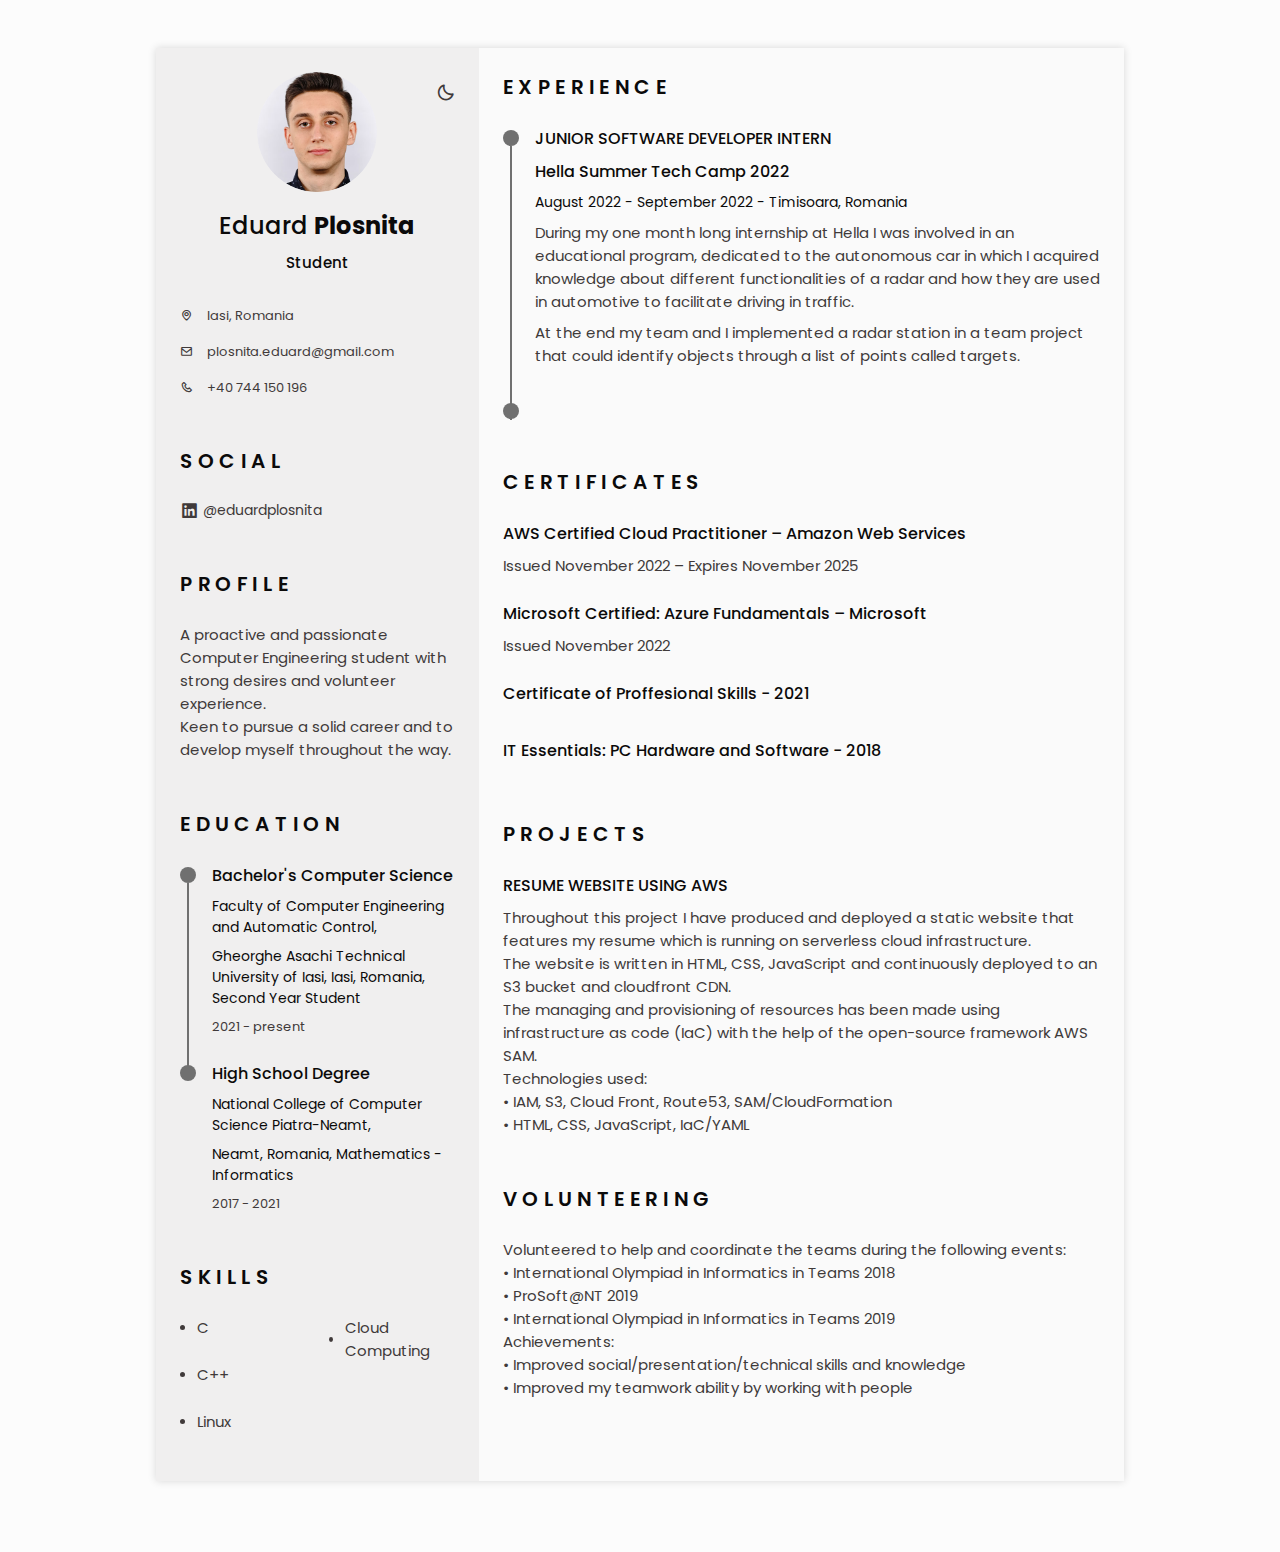
==== cloud-resume/resume-site/index.html @ f302de3f "Add files via upload" ====
<!DOCTYPE html>
    <html lang="en">
    <head>
        <meta charset="UTF-8">
        <meta name="viewport" content="width=device-width, initial-scale=1.0">

        <!-- BOX ICONS -->
        <link rel="stylesheet" href="https://cdn.jsdelivr.net/npm/boxicons@latest/css/boxicons.min.css">

        <!-- CSS -->
        <link rel="stylesheet" href="assets/css/style.css">

        <!-- Favicon -->
        <link rel="icon" href="assets/img/galati123-modified.png"  type="image/jpg">

        <title>Eduard Plosnita Resume</title>
    </head>
    <body>
        <!-- HEADER -->
        <header class="l-header" id="header">
            <nav class="nav bd-container">
                <a href="#" class="nav_logo">Eduard Plosnita</a>
                <div class="nav_menu" id="nav-menu">
                    <ul class="nav_list">
                        <li class="nav_item">
                            <a href="#home" class="nav_link active-link">
                                <i class='bx bx-home nav_icon'></i>Home
                            </a>
                        </li>
                        <li class="nav_item">
                            <a href="#profile" class="nav_link">
                                <i class='bx bx-user nav_icon'></i>Profile
                            </a>
                        </li>
                        <li class="nav_item">
                            <a href="#education" class="nav_link">
                                <i class='bx bx-book nav_icon'></i>Education
                            </a>
                        </li>
                        <li class="nav_item">
                            <a href="#skills" class="nav_link">
                                <i class='bx bx-receipt nav_icon'></i>Skills
                            </a>
                        </li>
                        <li class="nav_item">
                            <a href="#experience" class="nav_link">
                                <i class='bx bx-briefcase-alt nav_icon'></i>Experience
                            </a>
                        </li>
                        <li class="nav_item">
                            <a href="#certificate" class="nav_link">
                                <i class='bx bx-award nav_icon'></i>Certificate
                            </a>
                        </li>
                    </ul>
                </div>
                <div class="nav_toggle" id="nav-toggle">
                    <i class='bx bx-grid-alt'></i>
                </div>
            </nav>
        </header>

        <main class="l-main bd-container">
            <!-- All elements within this div, is generated in PDF -->
            <div class="resume" id="area-cv">
                <div class="resume__left">
                    <!-- HOME -->
                    <section class="home" id="home">
                        <div class="home_containter section bd-grid">
                            <div class="home_data bd-grid">
                                <img src="assets/img/galati123-modified.png" alt="" class="home_img center">
                                <h1 class="home_title">Eduard <b>Plosnita</b></h1>
                                <h3 class="home_profession">Student</h3>
                            </div>
                            <div class="home_address bd-grid">
                                <span class="home_information">
                                    <i class="bx bx-map"> &nbsp; </i> Iasi, Romania
                                </span>
                                <span class="home_information">
                                    <i class="bx bx-envelope"> &nbsp; </i> plosnita.eduard@gmail.com
                                </span>
                                <span class="home_information">
                                    <i class="bx bx-phone"> &nbsp; </i> +40 744 150 196
                                </span>
                            </div>
                        </div>
                        
                        <!-- Theme change button -->
                        <i class="bx bx-moon change-theme" title="Theme" id="theme-button"></i>
                    </section>          
                    
                    <!-- SOCIAL -->
                    <section class="social section">
                        <h2 class="section-title">SOCIAL</h2>
                        <div class="social_container bd-grid">
                            <a href="https://www.linkedin.com/in/eduard-plosnita-7103a8221/" target="_blank" class="social_link">
                                <i class="bx bxl-linkedin-square social_icon"></i> @eduardplosnita
                            </a>
                           
                        </div>
                    </section>
                    <!-- PROFILE -->
                    <section class="profile section" id="profile">
                        <h2 class="section-title">Profile</h2>
                        <p class="profile_description">
                          A proactive and passionate Computer Engineering student with strong desires and volunteer experience. 
                          <p class="profile_description">Keen to pursue a solid career and to develop myself throughout the way.</p>
                    </section>
                    
                    <!-- EDUCATION -->
                    <section class="education section" id="education">
                        <h2 class="section-title">Education</h2>
                        <div class="education_container bd-grid">
                            <div class="education_content">
                                <div class="education_time">
                                    <span class="education_rounder"></span>
                                    <span class="education_line"></span>
                                </div>
                                <div class="education_data bd-grid">
                                    <h3 class="education_title">Bachelor's Computer Science</h3>
                                    <span class="education_studies">Faculty of Computer Engineering and Automatic Control,</span>
                                    <span class="education_studies"> Gheorghe Asachi Technical University of Iasi, Iasi, Romania, Second Year Student</span>
                                    <span class="education_year">2021 - present</span>
                                </div>
                            </div>
                            <div class="education_content">
                                <div class="education_time">
                                    <span class="education_rounder"></span>
                                    <!-- <span class="education_line"></span> -->
                                </div>
                                <div class="education_data bd-grid">
                                    <h3 class="education_title">High School Degree</h3>
                                    <span class="education_studies">National College of Computer Science Piatra-Neamt,</span>
                                    <span class="education_studies">   Neamt, Romania, Mathematics - Informatics</span>
                                    <span class="education_year">2017 - 2021</span>
                                </div>
                            </div>
                        </div>
                    </section>
                    <!-- SKILLS  -->
                    <section class="skills section" id="skills">
                        <h2 class="section-title">Skills</h2>
                        <div class="skills_content bd-grid">
                            <ul class="skills_data">
                                <li class="skills_name">
                                    <span class="skills_circle"></span> C
                                </li>
                                <li class="skills_name">
                                    <span class="skills_circle"></span> C++
                                </li>
                                <li class="skills_name">
                                    <span class="skills_circle"></span> Linux
                                </li>
                               <!--<li class="skills_name">
                                    <span class="skills_circle"></span> Cloud Computing--> 
                            </ul>
                            
                            <ul class="skills_data">
                                <li class="skills_name">
                                    <span class="skills_circle"></span> Cloud Computing
                                </li>
                                <!--
                                <li class="skills_name">
                                    <span class="skills_circle"></span>
                                </li>
                                <li class="skills_name">
                                    <span class="skills_circle"></span>
                                </li>
                                <li class="skills_name">
                                    <span class="skills_circle"></span>
                                </li>
                            </ul>
                            -->
                        </div>
                    </section>
                </div>
                <div class="resume__right">
                    <!-- EXPERIENCE -->
                    <section class="experience section" id="experience">
                        <h2 class="section-title">Experience</h2>
                        <div class="experience_container bd-grid">
                            <div class="experience_content">
                                <div class="experience_time">
                                    <span class="experience_rounder"></span>
                                    <span class="experience_line"></span>
                                </div>
                                <div class="experience_data bd-grid">
                                    <h3 class="experience_title">JUNIOR SOFTWARE DEVELOPER INTERN</h3>
                                    <h3 class="experience_title">Hella Summer Tech Camp 2022</h3>
                                    <span class="experience_company">August 2022 - September 2022 - Timisoara, Romania</span>
                                    <p class="experience_description">
                                      During my one month long internship at Hella I was involved in an educational program, dedicated to the autonomous car in which I acquired knowledge about different functionalities of a radar and how they are used in automotive to facilitate driving in traffic.
                                      <p class="experience_description">At the end my team and I implemented a radar station in a team project that could identify objects through a list of points called targets.</p>
                                    </p>
                                </div>
                            </div>
                            <div class="experience_content">
                                <div class="experience_time">
                                    <span class="experience_rounder"></span>
                                    <!-- <span class="experience_line"></span> -->
                                </div>
                                <div class="experience_data bd-grid">
                                    <h3 class="experience_title"></h3>
                                  
                                </div>
                            </div>
                        </div>
                    </section>
                    <!-- CERTIFICATES -->
                    <section class="certificate section" id="certificate">
                        <h2 class="section-title">Certificates</h2>
                        <div class="certificate_container bd-grid">
                            <div class="certificate_content">
                                <h3 class="certificate_title">AWS Certified Cloud Practitioner – Amazon Web Services </h3>
                                <p class="certificate_description">
                                  Issued November 2022 – Expires November 2025
                                </p>
                                <p class="certificate_description">  </p>
                            </div>
                            <div class="certificate_content">
                                <h3 class="certificate_title">Microsoft Certified: Azure Fundamentals – Microsoft</h3>
                                <p class="certificate_description">Issued November 2022 </p>
                                <p class="certificate_description">
                                    
                                </p>
                            </div>
                            <div class="certificate_content">
                                <h3 class="certificate_title">Certificate of Proffesional Skills - 2021</h3>
                                
                                <p class="certificate_description">
                                    
                                </p>
                            </div>
                            <div class="certificate_content">
                                <h3 class="certificate_title">IT Essentials: PC Hardware and Software - 2018</h3>
                                <p class="certificate_description">
                                    
                                </p>
                            </div>
                        </div>
                    </section>
                    <!-- PROJECTS  -->
                    <section class="projects section">
                      <h2 class="section-title">PROJECTS</h2>
                      <div class="certificate_container bd-grid">
                        <div class="certificate_content">
                            <h3 class="certificate_title">RESUME WEBSITE USING AWS </h3>
                            <p class="certificate_description">
                                Throughout this project I have produced and deployed a static website that features my resume which is running on serverless cloud infrastructure.
                            </p>
                            <p class="certificate_description">
                                The website is written in HTML, CSS, JavaScript and continuously deployed to an S3 bucket and cloudfront CDN.
                            </p>
                            <p class="certificate_description"> 
                                The managing and provisioning of resources has been made using infrastructure as code (IaC) with the help of the open-source framework AWS SAM.
                            </p>
                            <p class="certificate_description"> 
                                Technologies used:
                            </p>
                            <p class="certificate_description">   • IAM, S3, Cloud Front, Route53, SAM/CloudFormation  </p>
                            <p class="certificate_description">   • HTML, CSS, JavaScript, IaC/YAML  </p>                              
                        </div>
                    </section>
                    <!-- INTERESTS -->
                    <section class="projects section">
                        <h2 class="section-title">Volunteering</h2>
                        <p class="certificate_description">Volunteered to help and coordinate the teams during the following events:</p>
                        <p class="certificate_description">   • International Olympiad in Informatics in Teams 2018</p>
                        <p class="certificate_description">   • ProSoft@NT 2019</p>
                        <p class="certificate_description">   • International Olympiad in Informatics in Teams 2019</p>
                        <p class="certificate_description">Achievements:</p>
                        <p class="certificate_description">• Improved social/presentation/technical skills and knowledge</p>
                        <p class="certificate_description">• Improved my teamwork ability by working with people</p>
                        </div>
                    </section>
                </div>
            </div>        
        </main> 

        <!-- SCROLL TOP -->
            <a href="#" class="scrolltop" id="scrolltop">
                <i class="bx bx-up-arrow-alt scrolltop_icon"></i>
            </a>
        <!-- MAIN JS -->
        <script src="assets/js/main.js"></script>
    </body> <br>
</html>
---- cloud-resume/resume-site/assets/css/style.css ----
/* GOOGLE FONTS */
@import url('https://fonts.googleapis.com/css2?family=Poppins:wght@400;500;600&display=swap');

/* VARIABLES CSS */
:root {
  --header-height: 3rem;

  /* Colors */
  --title-color: #0b0a0a;
  --text-color: #403a3a;
  --text-color-light: #707070;
  --container-color: #fafafa;
  --container-color-alt: #f0efef;
  --body-color: #fcfcfc;

  /* Font and typography */
  --body-font: 'Poppins', sans-serif;
  --h1-font-size: 1.5rem;
  --h2-font-size: 1.25rem;
  --h3-font-size: 1rem;
  --normal-font-size: 0.938rem;
  --small-font-size: 0.875rem;
  --smaller-font-size: 0.813rem;

  /* Font weight */
  --font-medium: 500;
  --font-semi-bold: 600;

  /* Margins */
  --mb-1: 0.5rem;
  --mb-2: 1rem;
  --mb-3: 1.5rem;

  /* z index */
  --z-tooltip: 10;
  --z-fixed: 100;
}

/* BASE */
*,
::before,
::after {
  box-sizing: border-box;
}

html {
  scroll-behavior: smooth;
}

/* Variables Dark theme */
body.dark-theme{
  --title-color: #F2F2F2;
  --text-color: #BFBFBF;
  --container-color: #212121;
  --container-color-alt: #181616;
  --body-color: #2B2B2B;
}


/* Button Dark/Light */
.change-theme{
  position: absolute;
  right: 0;
  top: 2.2rem;
  display: flex;
  color: var(--text-color);
  font-size: 1.2rem;
  cursor: pointer;
}

.change-theme:hover{
  color: var(--text-color);
}
/* Font size variables to scale cv */
body.scale-cv{
  --h1-font-size: .938rem;
  --h2-font-size: .938rem;
  --h3-font-size: .875rem;
  --normal-font-size: 0.813rem;
  --small-font-size: 0.75rem;
  --smaller-font-size: 0.688rem;
}
/* Generate PDF button */
.generate-pdf{
  display: none;
  position: absolute;
  top: 2.2rem;
  left: 0;
  font-size: 1.2rem;
  color: var(--text-color);
  cursor: pointer;
}

.generate-pdf:hover{
  color: var(--title-color);
}
/* Classes modified to reduce size and print on A4 sheet */
.scale-cv .change-theme,
.scale-cv .generate-pdf{
  display: none;
}

.scale-cv .bd-container{
  max-width: 700px;
}

.scale-cv .section{
  padding: 1.5rem 0 .80rem;
}

.scale-cv .section-title{
  margin-bottom: .75rem;
}

.scale-cv .resume_left,
.scale-cv .resume_right{
  padding: 0 1rem;
}

.scale-cv .home_img{
  width: 85px;
  height: 85px;
}

.scale-cv .home_container{
  gap: 1rem;
}

.scale-cv .home_data{
  gap: .10rem;
}

.scale-cv .profile_description {
  font-size: 12px;
}

.scale-cv .home_address,
.scale-cv .social_container{
  gap: .55rem;
}

.scale-cv .home_icon,
.scale-cv .social_icon,
.scale-cv .interests_icon{
  font-size: 1rem;
}

.scale-cv .education_container,
.scale-cv .experience_container,
.scale-cv .certificate_container{
  gap: 0;
}

.scale-cv .education_time,
.scale-cv .experience_time{
  padding-right: 1rem;
}

.scale-cv .education_rounder,
.scale-cv .experience_rounder{
  width: 11px;
  height: 11px;
  margin-top: .2rem;
}

.scale-cv .education_line{
  width: 1px;
  height: 70px;
  transform: translate(5px, 0);
}

.scale-cv .education_title,
.scale-cv .education_studies{
  font-size: 12px;
}

.scale-cv .experience_line{
  width: 1px;
  height: 130px;
  transform: translate(5px, 0);
}

.scale-cv .education_data,
.scale-cv .experience_data{
  gap: .20rem;
  font-size: 12px;
}


.scale-cv .skills_name{
  margin-bottom: var(--mb-1);
  font-size: 13px;
}

.scale-cv .interests_container{
  column-gap: 1.5rem;
  font-size: 10px;
}

body {
  margin: 0 0 var(--header-height) 0;
  padding: 0;
  font-family: var(--body-font);
  font-size: var(--normal-font-size);
  background-color: var(--body-color);
  color: var(--text-color);
}

h1,
h2,
h3,
ul,
p {
  margin: 0;
}

h1,
h2,
h3 {
  color: var(--title-color);
  font-weight: var(--font-medium);
}

ul {
  padding: 0;
  list-style: none;
}

a {
  text-decoration: none;
}

img {
  max-width: 100%;
  height: auto;
}

/* CLASS CSS */
.section {
  padding: 1.5rem 0;
}

.section-title {
  font-size: var(--h2-font-size);
  color: var(--title-color);
  font-weight: var(--font-semi-bold);
  text-transform: uppercase;
  letter-spacing: 0.35rem;
  text-align: center;
  margin-bottom: var(--mb-3);
}

/* LAYOUT */
.bd-container {
  max-width: 968px;
  width: calc(100% - 3rem);
  margin-left: var(--mb-3);
  margin-right: var(--mb-3);
}

.bd-grid {
  display: grid;
  gap: 1.5rem;
}

.l-header {
  width: 100%;
  position: fixed;
  bottom: 0;
  left: 0;
  z-index: var(--z-fixed);
  background-color: var(--body-color);
  box-shadow: 0 -1px 4px rgba(0, 0, 0, 0.1);
  transition: 0.3s;
}

/* NAV */
.nav {
  height: var(--header-height);
  display: flex;
  justify-content: space-between;
  align-items: center;
}

@media screen and (max-width: 968px) {
  .nav_menu {
    position: fixed;
    bottom: -100%;
    left: 0;
    width: 100%;
    padding: 2rem 1.5rem;
    background-color: var(--body-color);
    box-shadow: 0 1px 4px rgba(0, 0, 0, .1);
    border-radius: 1rem 1rem 0 0;
    z-index: var(--z-fixed)
    transition 0.3s;
  }

.nav_logo, .nav_toggle {
  color: var(--title-color);
  font-weight: var(--font-medium);
}

.nav_toggle{
  font-size: 1.2rem;
  cursor: pointer;
}

.nav_item {
  text-align: center;
}

.nav_list {
  display: grid;
  grid-template-columns: repeat(3, 1fr);
  gap: 2rem;
}

.nav_link{
  display: flex;
  flex-direction: column;
  font-size: var(--smaller-font-size);
  color: var(--text-color-light);
  font-weight: var(--font-medium);
}

.nav_link:hover{
  color: var(--title-color);
}

.nav_icon {
  font-size: 1.2rem;
  margin-bottom: var(--mb-1);
}

/* Show menu */
.show-menu{
  bottom: var(--header-height);
}

/* Active menu link */
.active-link{
  color: var(--title-color);
}
}
/* HOME */
.home{
  position: relative;
}
.home_container{
  gap: 3rem;
}

.home_data{
  gap: .5rem;
  text-align: center;
}

.home_img{
  width: 120px;
  height: 120px;
  margin: auto;
  border-radius: 50%;
  justify-content: center;
  margin-bottom: var(--mb-1);
}

.home_title {
  font-size: var(--h1-font-size);
}

.home_profession{
  font-size: var(--normal-font-size);
  margin-bottom: var(--mb-1);
}

.home_address{
  gap: 1rem;
}

.home_information{
  display: flex;
  align-items: center;
  font-size: var(--smaller-font-size);
}

.home_icon {
  font-size: 1.2rem;
  margin-right: 25rem;
}

.home_button-movil{
  display: inline-block;
  border: 2px solid var(--text-color);
  color: var(--title-color);
  padding: 1rem 2rem;
  border-radius: 25rem;
  transition: .3s;
  font-weight: var(--font-medium);
  margin-top: var(--mb-3);
}

.home_button-movil:hover{
  background-color: var(--text-color);
  color: var(--container-color);
}

/* SOCIAL */
.social_container{
  grid-template-columns: max-content;
  gap: 1rem;
}

.social_link{
  display: inline-flex;
  align-items: center;
  font-size: var(--small-font-size);
  color: var(--text-color);
}

.social_link:hover{
  color: var(--title-color);
}

.social_icon{
  font-size: 1.2rem;
  margin-right: .25rem;
}
/* PROFILE */
.profile_description{
  text-align: center;
}
/* EDUCATION AND EXPERIENCE */
.education_content,
.experience_content{
  display: flex;
}

.education_time,
.experience_time{
  padding-right: 1rem;
}

.education_rounder,
.experience_rounder{
  position: relative;
  display: block;
  width: 16px;
  height: 16px;
  background-color: var(--text-color-light);
  border-radius: 50%;
  margin-top: .25rem;
}

.education_line,
.experience_line{
  display: block;
  width: 2px;
  height: 110%;
  background-color: var(--text-color-light);
  transform: translate(7px, 0);
}

.education_data,
.experience_data{
  gap: .5rem;
}

.education_title,
.experience_title{
  font-size: var(--h3-font-size);
}

.education_studies,
.experience_company{
  font-size: var(--small-font-size);
  color: var(--title-color);
}

.education_year{
  font-size: var(--smaller-font-size);
}
/* SKILLS AND LANGUAGES */
.skills_content,
.languages_content{
  grid-template-columns: repeat(2, 1fr);
}

.languages_content{
  gap: 0;
}

.skills_name,
.languages_name{
  display: flex;
  align-items: center;
  margin-bottom: var(--mb-3);
}

.skills_circle,
.languages_circle{
  display: inline-block;
  width: 5px;
  height: 5px;
  background-color: var(--text-color);
  border-radius: 50%;
  margin-right: .75rem;
}
/* CERTIFICATES */
.certificate_title{
  font-size: var(--h3-font-size);
  margin-bottom: var(--mb-1);
}
/* REFERENCES */
.references_content{
  gap: .25rem;
}

.references_subtitle{
  color: var(--text-color-light);
}

.references_subtitle,
.references_contact{
  font-size: var(--smaller-font-size);
}
/* INTERESTS */
.interests_container{
  grid-template-columns: repeat(3, 1fr);
  margin-top: var(--mb-2);
}

.interests_content{
  display: flex;
  flex-direction: column;
  align-items: center;
}

.interests_icon{
  font-size: 1.5rem;
  color: var(--text-color-light);
  margin-bottom: .25rem;
}
/* Scroll top */
.scrolltop{
  position: fixed;
  right: 1rem;
  bottom: 5rem;
  display: flex;
  justify-content: center;
  align-items: center;
  padding: .3rem;
  background-color: var(--container-color-alt);
  border-radius: .4rem;
  z-index: var(--z-tooltip);
  transition: .4s;
  /* visibility: hidden; */
}

.scrolltop_icon{
  font-size: 1.2rem;
  color: var(--text-color);
}

.show-scroll{
  visibility: visible;
  bottom: 5rem;
}
/*========== MEDIA QUERIES ==========*/
/* For small devices, menu two columns */
@media screen and (max-width: 320px){
  .nav_list{
    grid-template-columns: repeat(2, 1fr);
    gap: 1rem .5rem;
  }
}


/* Classes modified for large screen size */
@media screen and (min-width: 968px){
  body{
    margin: 3rem 0;
  }

  .bd-container{
    margin: auto;
    margin-right: auto;
  }

  .l-header,
  .scrolltop{
    display: none;
  }

  .resume{
    display: grid;
    grid-template-columns: .5fr 1fr;
    background-color: var(--container-color);
    box-shadow: 0 0 8px rgba(13, 12, 12, .15);
  }

  .resume__left{
    background-color: var(--container-color-alt);
  }

  .resume__left,
  .resume__right{
    padding: 0 1.5rem;
  }

  .generate-pdf{
    display: inline-block;
  }

  .section-title,
  .profile_description{
    text-align: initial;
    gap: 0;
  }

  .home__container{
    gap: 1.5rem;
  }

  .home_button-movil{
    display: none;
  }

  .references_container{
    grid-template-columns: repeat(2, 1fr);
  }


  .interests_container{
    grid-template-columns: repeat(4, max-content);
    column-gap: 3.5rem;
  }
}
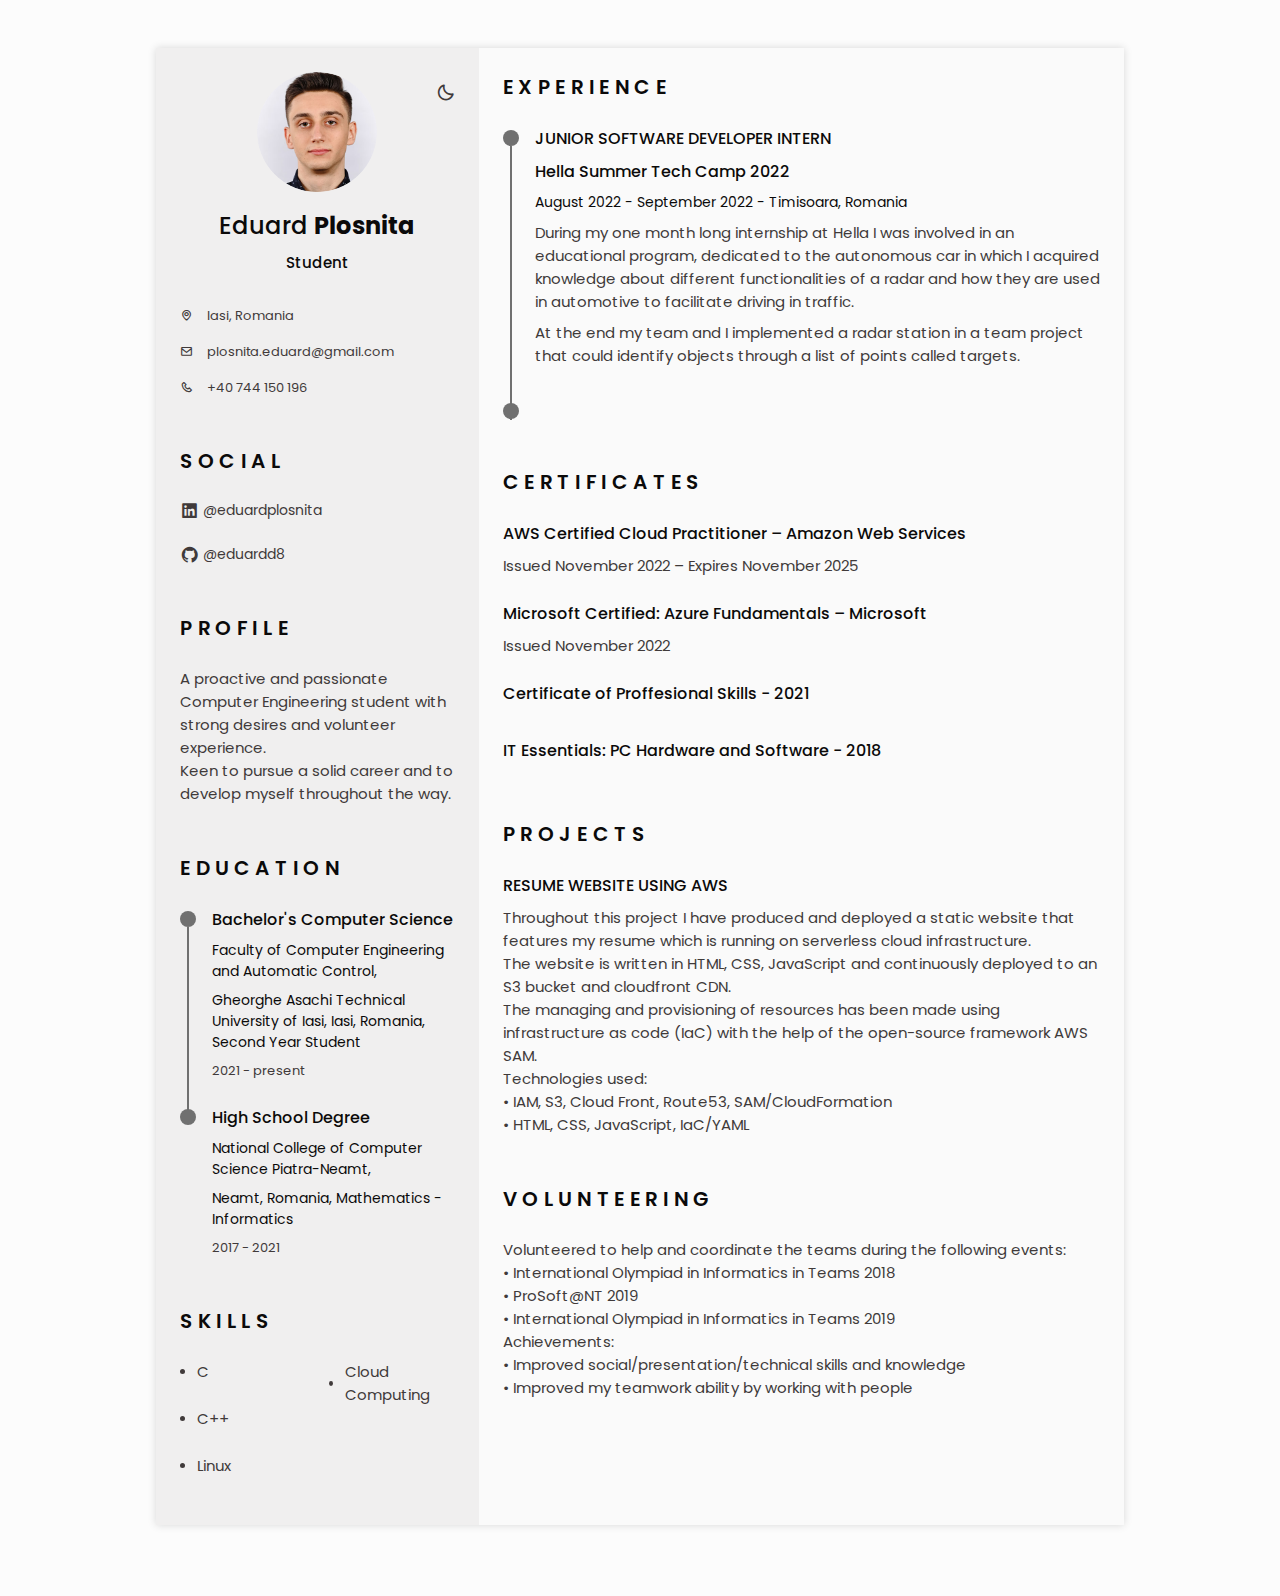
==== commit 5dc972fb: "Update index.html" ====
--- a/cloud-resume/resume-site/index.html
+++ b/cloud-resume/resume-site/index.html
@@ -96,7 +96,12 @@
                             <a href="https://www.linkedin.com/in/eduard-plosnita-7103a8221/" target="_blank" class="social_link">
                                 <i class="bx bxl-linkedin-square social_icon"></i> @eduardplosnita
                             </a>
-                           
+                        </div>
+                        <br>
+                        <div class="social_container bd-grid">
+                            <a href="https://github.com/eduardd8" target="_blank" class="social_link">
+                                <i class="bx bxl-github social_icon"></i> @eduardd8
+                            </a>
                         </div>
                     </section>
                     <!-- PROFILE -->
@@ -284,4 +289,4 @@
         <!-- MAIN JS -->
         <script src="assets/js/main.js"></script>
     </body> <br>
-</html>+</html>
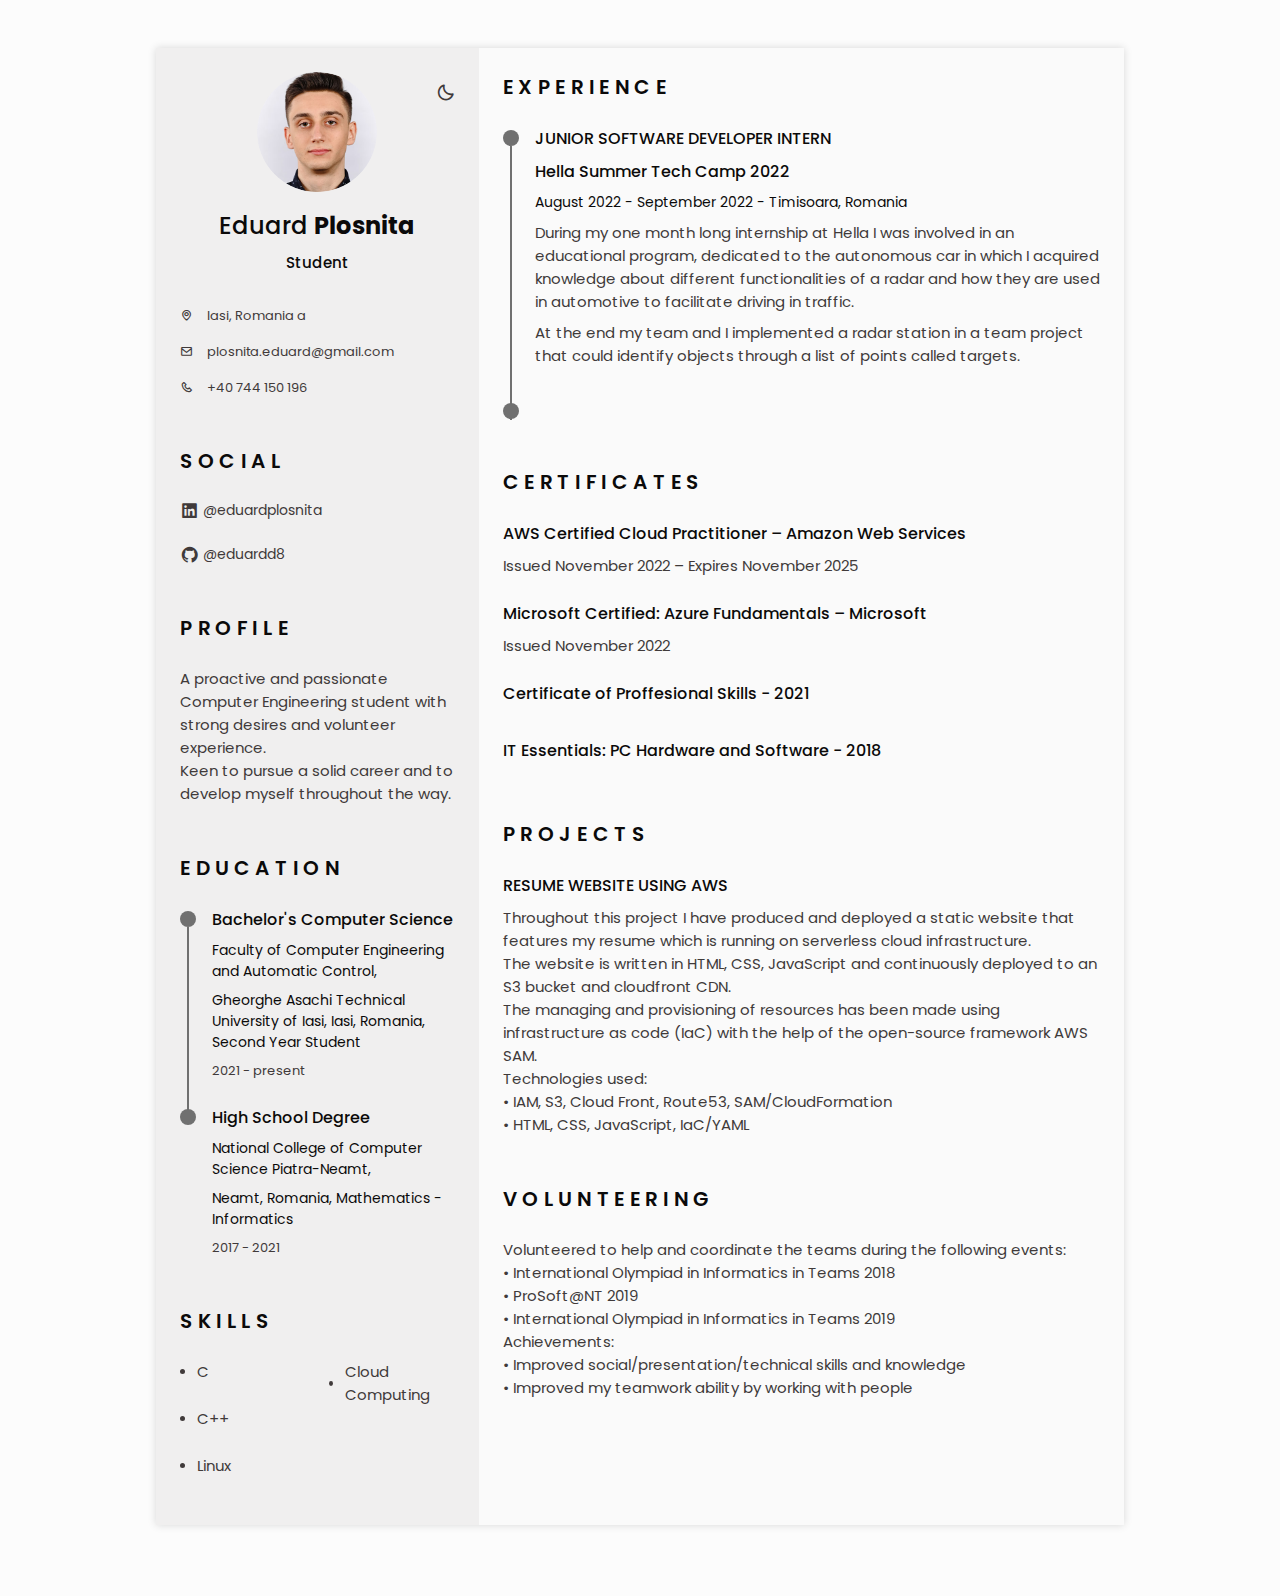
==== commit c076ea99: "Update index.html" ====
--- a/cloud-resume/resume-site/index.html
+++ b/cloud-resume/resume-site/index.html
@@ -74,7 +74,7 @@
                             </div>
                             <div class="home_address bd-grid">
                                 <span class="home_information">
-                                    <i class="bx bx-map"> &nbsp; </i> Iasi, Romania
+                                    <i class="bx bx-map"> &nbsp; </i> Iasi, Romania a 
                                 </span>
                                 <span class="home_information">
                                     <i class="bx bx-envelope"> &nbsp; </i> plosnita.eduard@gmail.com
